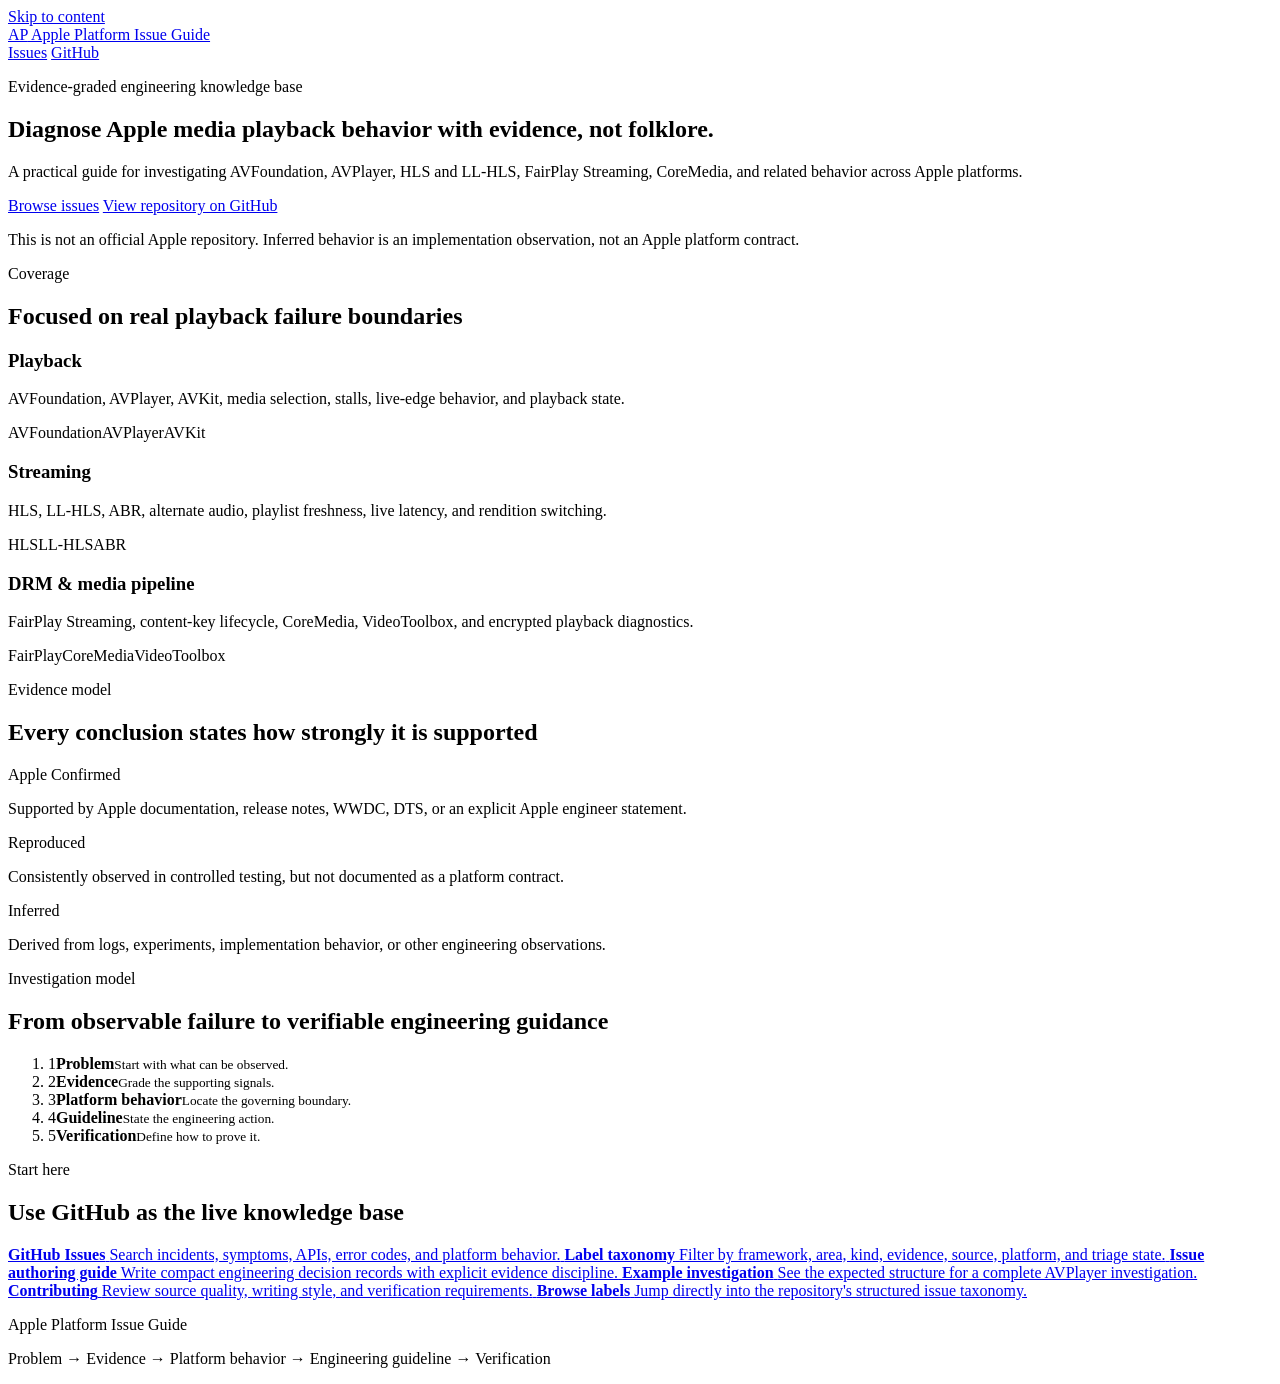
==== site/index.html @ a400bedb "feat: add GitHub Pages landing page" ====
<!doctype html>
<html lang="en">
<head>
  <meta charset="utf-8">
  <meta name="viewport" content="width=device-width, initial-scale=1">
  <title>Apple Platform Issue Guide</title>
  <meta name="description" content="Evidence-graded engineering guidance for diagnosing Apple platform media playback issues across AVFoundation, HLS, FairPlay, CoreMedia, iOS, and tvOS.">
  <link rel="canonical" href="https://chinhbui.github.io/apple-platform-issue-guide/">
  <meta property="og:title" content="Apple Platform Issue Guide">
  <meta property="og:description" content="Evidence-graded engineering guidance for diagnosing Apple media playback issues.">
  <meta property="og:type" content="website">
  <meta property="og:url" content="https://chinhbui.github.io/apple-platform-issue-guide/">
  <link rel="stylesheet" href="styles.css">
</head>
<body>
  <a class="skip-link" href="#main">Skip to content</a>

  <header class="site-header">
    <div class="shell header-inner">
      <a class="brand" href="https://chinhbui.github.io/apple-platform-issue-guide/" aria-label="Apple Platform Issue Guide home">
        <span class="brand-mark" aria-hidden="true">AP</span>
        <span>Apple Platform Issue Guide</span>
      </a>
      <nav class="header-nav" aria-label="Primary">
        <a href="https://github.com/chinhbui/apple-platform-issue-guide/issues">Issues</a>
        <a href="https://github.com/chinhbui/apple-platform-issue-guide">GitHub</a>
      </nav>
    </div>
  </header>

  <main id="main">
    <section class="hero shell">
      <p class="eyebrow">Evidence-graded engineering knowledge base</p>
      <h1>Diagnose Apple media playback behavior with evidence, not folklore.</h1>
      <p class="hero-copy">
        A practical guide for investigating AVFoundation, AVPlayer, HLS and LL-HLS, FairPlay Streaming,
        CoreMedia, and related behavior across Apple platforms.
      </p>
      <div class="actions">
        <a class="button button-primary" href="https://github.com/chinhbui/apple-platform-issue-guide/issues">Browse issues</a>
        <a class="button button-secondary" href="https://github.com/chinhbui/apple-platform-issue-guide">View repository on GitHub</a>
      </div>
      <p class="notice">This is not an official Apple repository. Inferred behavior is an implementation observation, not an Apple platform contract.</p>
    </section>

    <section class="section shell" aria-labelledby="coverage-heading">
      <div class="section-heading">
        <p class="eyebrow">Coverage</p>
        <h2 id="coverage-heading">Focused on real playback failure boundaries</h2>
      </div>
      <div class="grid grid-three">
        <article class="card">
          <h3>Playback</h3>
          <p>AVFoundation, AVPlayer, AVKit, media selection, stalls, live-edge behavior, and playback state.</p>
          <div class="tags" aria-label="Playback topics">
            <span>AVFoundation</span><span>AVPlayer</span><span>AVKit</span>
          </div>
        </article>
        <article class="card">
          <h3>Streaming</h3>
          <p>HLS, LL-HLS, ABR, alternate audio, playlist freshness, live latency, and rendition switching.</p>
          <div class="tags" aria-label="Streaming topics">
            <span>HLS</span><span>LL-HLS</span><span>ABR</span>
          </div>
        </article>
        <article class="card">
          <h3>DRM &amp; media pipeline</h3>
          <p>FairPlay Streaming, content-key lifecycle, CoreMedia, VideoToolbox, and encrypted playback diagnostics.</p>
          <div class="tags" aria-label="DRM and media topics">
            <span>FairPlay</span><span>CoreMedia</span><span>VideoToolbox</span>
          </div>
        </article>
      </div>
    </section>

    <section class="section section-muted" aria-labelledby="evidence-heading">
      <div class="shell">
        <div class="section-heading">
          <p class="eyebrow">Evidence model</p>
          <h2 id="evidence-heading">Every conclusion states how strongly it is supported</h2>
        </div>
        <div class="grid grid-three evidence-grid">
          <article class="evidence-card evidence-confirmed">
            <p class="status">Apple Confirmed</p>
            <p>Supported by Apple documentation, release notes, WWDC, DTS, or an explicit Apple engineer statement.</p>
          </article>
          <article class="evidence-card evidence-reproduced">
            <p class="status">Reproduced</p>
            <p>Consistently observed in controlled testing, but not documented as a platform contract.</p>
          </article>
          <article class="evidence-card evidence-inferred">
            <p class="status">Inferred</p>
            <p>Derived from logs, experiments, implementation behavior, or other engineering observations.</p>
          </article>
        </div>
      </div>
    </section>

    <section class="section shell" aria-labelledby="workflow-heading">
      <div class="section-heading compact">
        <p class="eyebrow">Investigation model</p>
        <h2 id="workflow-heading">From observable failure to verifiable engineering guidance</h2>
      </div>
      <ol class="flow" aria-label="Investigation flow">
        <li><span>1</span><strong>Problem</strong><small>Start with what can be observed.</small></li>
        <li><span>2</span><strong>Evidence</strong><small>Grade the supporting signals.</small></li>
        <li><span>3</span><strong>Platform behavior</strong><small>Locate the governing boundary.</small></li>
        <li><span>4</span><strong>Guideline</strong><small>State the engineering action.</small></li>
        <li><span>5</span><strong>Verification</strong><small>Define how to prove it.</small></li>
      </ol>
    </section>

    <section class="section section-muted" aria-labelledby="links-heading">
      <div class="shell">
        <div class="section-heading compact">
          <p class="eyebrow">Start here</p>
          <h2 id="links-heading">Use GitHub as the live knowledge base</h2>
        </div>
        <div class="link-grid">
          <a class="resource-link" href="https://github.com/chinhbui/apple-platform-issue-guide/issues">
            <strong>GitHub Issues</strong>
            <span>Search incidents, symptoms, APIs, error codes, and platform behavior.</span>
          </a>
          <a class="resource-link" href="https://github.com/chinhbui/apple-platform-issue-guide/blob/main/docs/labels.md">
            <strong>Label taxonomy</strong>
            <span>Filter by framework, area, kind, evidence, source, platform, and triage state.</span>
          </a>
          <a class="resource-link" href="https://github.com/chinhbui/apple-platform-issue-guide/blob/main/docs/issue-authoring-guide.md">
            <strong>Issue authoring guide</strong>
            <span>Write compact engineering decision records with explicit evidence discipline.</span>
          </a>
          <a class="resource-link" href="https://github.com/chinhbui/apple-platform-issue-guide/blob/main/examples/avplayer-live-edge.md">
            <strong>Example investigation</strong>
            <span>See the expected structure for a complete AVPlayer investigation.</span>
          </a>
          <a class="resource-link" href="https://github.com/chinhbui/apple-platform-issue-guide/blob/main/CONTRIBUTING.md">
            <strong>Contributing</strong>
            <span>Review source quality, writing style, and verification requirements.</span>
          </a>
          <a class="resource-link" href="https://github.com/chinhbui/apple-platform-issue-guide/labels">
            <strong>Browse labels</strong>
            <span>Jump directly into the repository's structured issue taxonomy.</span>
          </a>
        </div>
      </div>
    </section>
  </main>

  <footer class="site-footer">
    <div class="shell footer-inner">
      <p>Apple Platform Issue Guide</p>
      <p>Problem → Evidence → Platform behavior → Engineering guideline → Verification</p>
    </div>
  </footer>
</body>
</html>
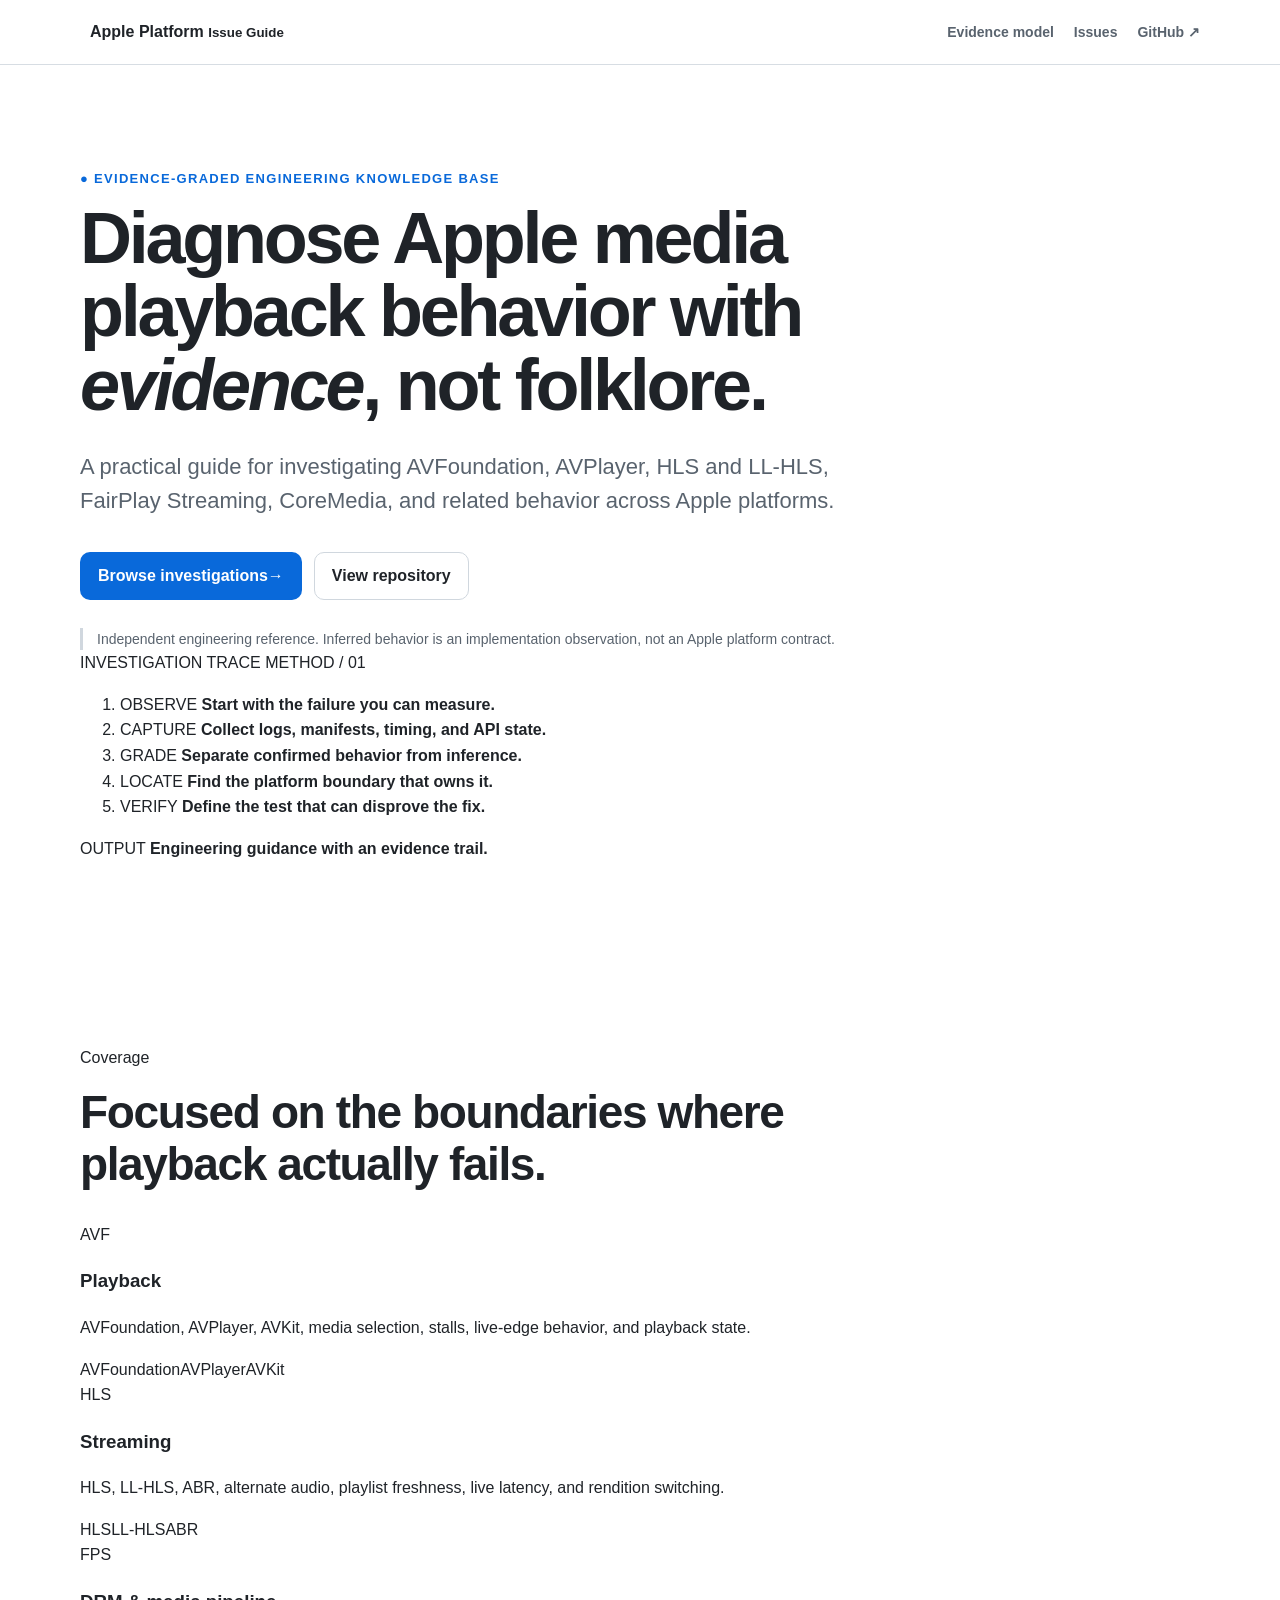
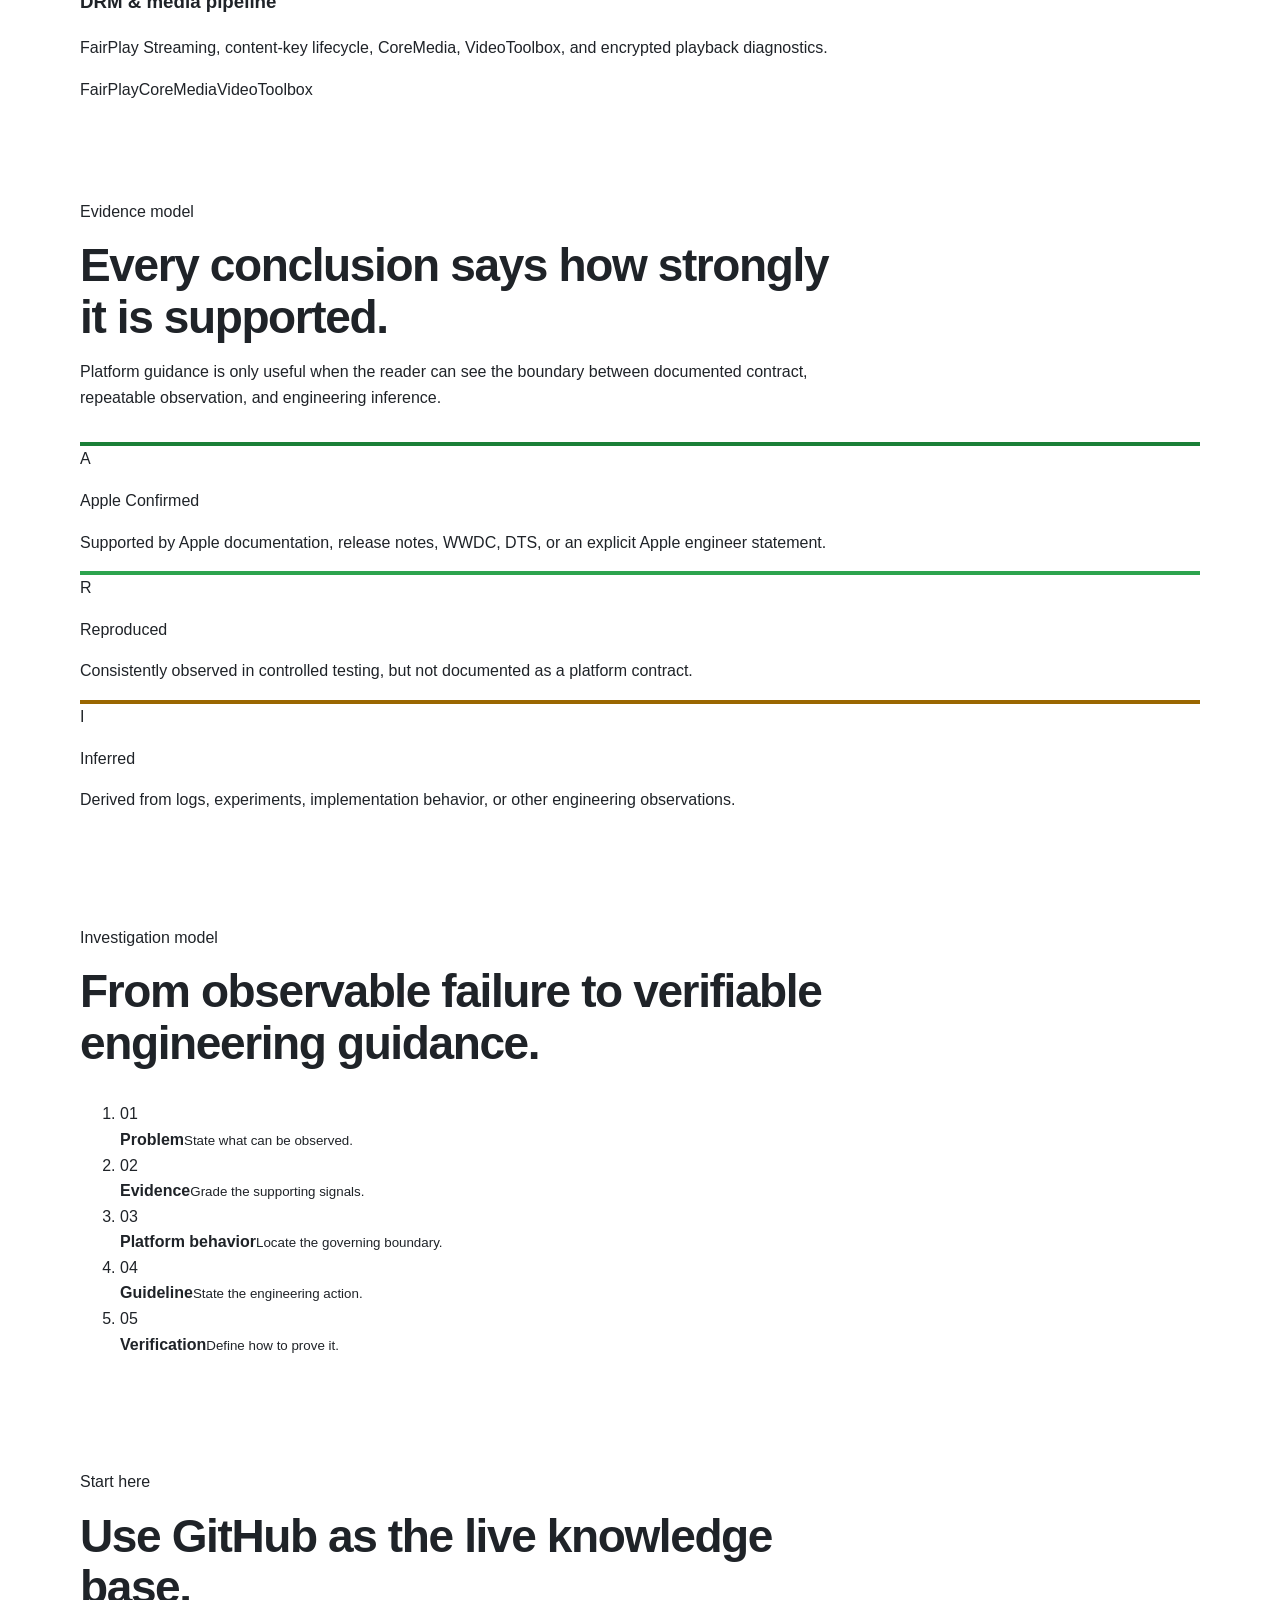
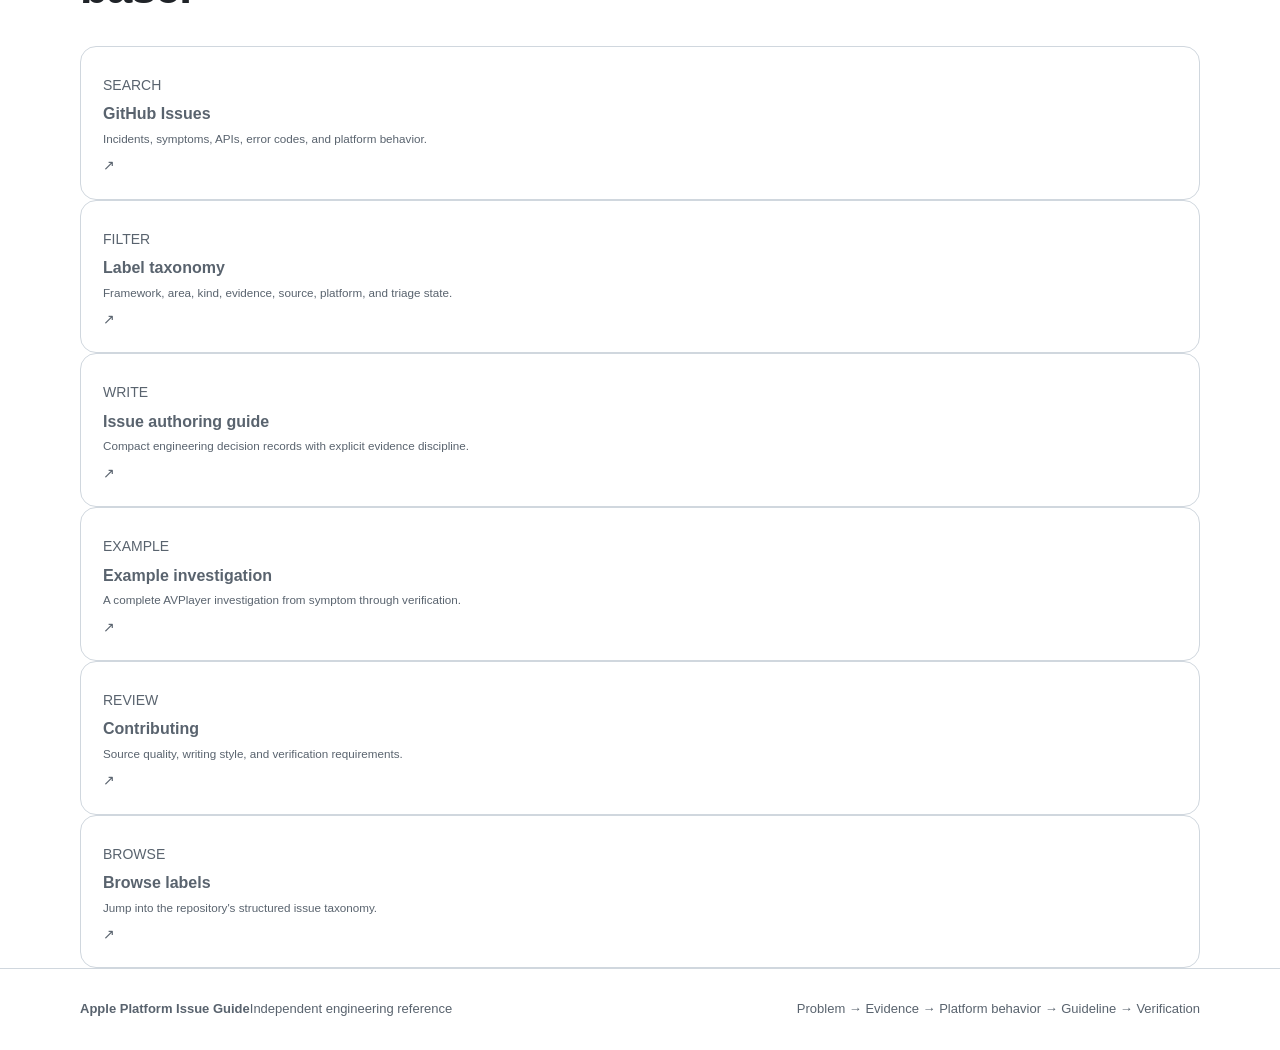
==== commit ad5e5204: "Redesign GitHub Pages landing page" ====
--- a/site/index.html
+++ b/site/index.html
@@ -6,6 +6,7 @@
   <title>Apple Platform Issue Guide</title>
   <meta name="description" content="Evidence-graded engineering guidance for diagnosing Apple platform media playback issues across AVFoundation, HLS, FairPlay, CoreMedia, iOS, and tvOS.">
   <link rel="canonical" href="https://chinhbui.github.io/apple-platform-issue-guide/">
+  <meta name="theme-color" content="#f8fafc">
   <meta property="og:title" content="Apple Platform Issue Guide">
   <meta property="og:description" content="Evidence-graded engineering guidance for diagnosing Apple media playback issues.">
   <meta property="og:type" content="website">
@@ -18,128 +19,216 @@
   <header class="site-header">
     <div class="shell header-inner">
       <a class="brand" href="https://chinhbui.github.io/apple-platform-issue-guide/" aria-label="Apple Platform Issue Guide home">
-        <span class="brand-mark" aria-hidden="true">AP</span>
-        <span>Apple Platform Issue Guide</span>
+        <span class="brand-glyph" aria-hidden="true">
+          <span></span><span></span><span></span>
+        </span>
+        <span class="brand-copy">
+          <strong>Apple Platform</strong>
+          <small>Issue Guide</small>
+        </span>
       </a>
       <nav class="header-nav" aria-label="Primary">
+        <a href="#evidence">Evidence model</a>
         <a href="https://github.com/chinhbui/apple-platform-issue-guide/issues">Issues</a>
-        <a href="https://github.com/chinhbui/apple-platform-issue-guide">GitHub</a>
+        <a class="nav-repo" href="https://github.com/chinhbui/apple-platform-issue-guide">GitHub <span aria-hidden="true">↗</span></a>
       </nav>
     </div>
   </header>
 
   <main id="main">
     <section class="hero shell">
-      <p class="eyebrow">Evidence-graded engineering knowledge base</p>
-      <h1>Diagnose Apple media playback behavior with evidence, not folklore.</h1>
-      <p class="hero-copy">
-        A practical guide for investigating AVFoundation, AVPlayer, HLS and LL-HLS, FairPlay Streaming,
-        CoreMedia, and related behavior across Apple platforms.
-      </p>
-      <div class="actions">
-        <a class="button button-primary" href="https://github.com/chinhbui/apple-platform-issue-guide/issues">Browse issues</a>
-        <a class="button button-secondary" href="https://github.com/chinhbui/apple-platform-issue-guide">View repository on GitHub</a>
-      </div>
-      <p class="notice">This is not an official Apple repository. Inferred behavior is an implementation observation, not an Apple platform contract.</p>
+      <div class="hero-copy-block">
+        <p class="eyebrow"><span aria-hidden="true">●</span> Evidence-graded engineering knowledge base</p>
+        <h1>Diagnose Apple media playback behavior with <em>evidence</em>, not folklore.</h1>
+        <p class="hero-copy">
+          A practical guide for investigating AVFoundation, AVPlayer, HLS and LL-HLS, FairPlay Streaming,
+          CoreMedia, and related behavior across Apple platforms.
+        </p>
+        <div class="actions">
+          <a class="button button-primary" href="https://github.com/chinhbui/apple-platform-issue-guide/issues">
+            Browse investigations <span aria-hidden="true">→</span>
+          </a>
+          <a class="button button-secondary" href="https://github.com/chinhbui/apple-platform-issue-guide">
+            View repository
+          </a>
+        </div>
+        <p class="notice">Independent engineering reference. Inferred behavior is an implementation observation, not an Apple platform contract.</p>
+      </div>
+
+      <aside class="trace-panel" aria-label="Investigation trace">
+        <div class="trace-head">
+          <span>INVESTIGATION TRACE</span>
+          <span>METHOD / 01</span>
+        </div>
+        <ol class="trace-list">
+          <li>
+            <span class="trace-node" aria-hidden="true"></span>
+            <span class="trace-code">OBSERVE</span>
+            <strong>Start with the failure you can measure.</strong>
+          </li>
+          <li>
+            <span class="trace-node" aria-hidden="true"></span>
+            <span class="trace-code">CAPTURE</span>
+            <strong>Collect logs, manifests, timing, and API state.</strong>
+          </li>
+          <li>
+            <span class="trace-node" aria-hidden="true"></span>
+            <span class="trace-code">GRADE</span>
+            <strong>Separate confirmed behavior from inference.</strong>
+          </li>
+          <li>
+            <span class="trace-node" aria-hidden="true"></span>
+            <span class="trace-code">LOCATE</span>
+            <strong>Find the platform boundary that owns it.</strong>
+          </li>
+          <li>
+            <span class="trace-node" aria-hidden="true"></span>
+            <span class="trace-code">VERIFY</span>
+            <strong>Define the test that can disprove the fix.</strong>
+          </li>
+        </ol>
+        <div class="trace-foot">
+          <span>OUTPUT</span>
+          <strong>Engineering guidance with an evidence trail.</strong>
+        </div>
+      </aside>
     </section>
 
     <section class="section shell" aria-labelledby="coverage-heading">
       <div class="section-heading">
-        <p class="eyebrow">Coverage</p>
-        <h2 id="coverage-heading">Focused on real playback failure boundaries</h2>
-      </div>
-      <div class="grid grid-three">
-        <article class="card">
+        <p class="section-kicker">Coverage</p>
+        <h2 id="coverage-heading">Focused on the boundaries where playback actually fails.</h2>
+      </div>
+
+      <div class="coverage-grid">
+        <article class="coverage-item">
+          <div class="domain-code" aria-hidden="true">AVF</div>
           <h3>Playback</h3>
           <p>AVFoundation, AVPlayer, AVKit, media selection, stalls, live-edge behavior, and playback state.</p>
-          <div class="tags" aria-label="Playback topics">
+          <div class="topic-line" aria-label="Playback topics">
             <span>AVFoundation</span><span>AVPlayer</span><span>AVKit</span>
           </div>
         </article>
-        <article class="card">
+        <article class="coverage-item">
+          <div class="domain-code" aria-hidden="true">HLS</div>
           <h3>Streaming</h3>
           <p>HLS, LL-HLS, ABR, alternate audio, playlist freshness, live latency, and rendition switching.</p>
-          <div class="tags" aria-label="Streaming topics">
+          <div class="topic-line" aria-label="Streaming topics">
             <span>HLS</span><span>LL-HLS</span><span>ABR</span>
           </div>
         </article>
-        <article class="card">
+        <article class="coverage-item">
+          <div class="domain-code" aria-hidden="true">FPS</div>
           <h3>DRM &amp; media pipeline</h3>
           <p>FairPlay Streaming, content-key lifecycle, CoreMedia, VideoToolbox, and encrypted playback diagnostics.</p>
-          <div class="tags" aria-label="DRM and media topics">
+          <div class="topic-line" aria-label="DRM and media topics">
             <span>FairPlay</span><span>CoreMedia</span><span>VideoToolbox</span>
           </div>
         </article>
       </div>
     </section>
 
-    <section class="section section-muted" aria-labelledby="evidence-heading">
+    <section class="evidence-section" id="evidence" aria-labelledby="evidence-heading">
+      <div class="shell evidence-layout">
+        <div class="section-heading evidence-intro">
+          <p class="section-kicker">Evidence model</p>
+          <h2 id="evidence-heading">Every conclusion says how strongly it is supported.</h2>
+          <p>Platform guidance is only useful when the reader can see the boundary between documented contract, repeatable observation, and engineering inference.</p>
+        </div>
+
+        <div class="evidence-list">
+          <article class="evidence-row evidence-confirmed">
+            <div class="evidence-marker"><span>A</span></div>
+            <div>
+              <p class="status">Apple Confirmed</p>
+              <p>Supported by Apple documentation, release notes, WWDC, DTS, or an explicit Apple engineer statement.</p>
+            </div>
+          </article>
+          <article class="evidence-row evidence-reproduced">
+            <div class="evidence-marker"><span>R</span></div>
+            <div>
+              <p class="status">Reproduced</p>
+              <p>Consistently observed in controlled testing, but not documented as a platform contract.</p>
+            </div>
+          </article>
+          <article class="evidence-row evidence-inferred">
+            <div class="evidence-marker"><span>I</span></div>
+            <div>
+              <p class="status">Inferred</p>
+              <p>Derived from logs, experiments, implementation behavior, or other engineering observations.</p>
+            </div>
+          </article>
+        </div>
+      </div>
+    </section>
+
+    <section class="section shell" aria-labelledby="workflow-heading">
+      <div class="section-heading workflow-heading">
+        <p class="section-kicker">Investigation model</p>
+        <h2 id="workflow-heading">From observable failure to verifiable engineering guidance.</h2>
+      </div>
+
+      <ol class="workflow" aria-label="Investigation flow">
+        <li>
+          <span class="workflow-index">01</span>
+          <div><strong>Problem</strong><small>State what can be observed.</small></div>
+        </li>
+        <li>
+          <span class="workflow-index">02</span>
+          <div><strong>Evidence</strong><small>Grade the supporting signals.</small></div>
+        </li>
+        <li>
+          <span class="workflow-index">03</span>
+          <div><strong>Platform behavior</strong><small>Locate the governing boundary.</small></div>
+        </li>
+        <li>
+          <span class="workflow-index">04</span>
+          <div><strong>Guideline</strong><small>State the engineering action.</small></div>
+        </li>
+        <li>
+          <span class="workflow-index">05</span>
+          <div><strong>Verification</strong><small>Define how to prove it.</small></div>
+        </li>
+      </ol>
+    </section>
+
+    <section class="resources-section" aria-labelledby="links-heading">
       <div class="shell">
-        <div class="section-heading">
-          <p class="eyebrow">Evidence model</p>
-          <h2 id="evidence-heading">Every conclusion states how strongly it is supported</h2>
-        </div>
-        <div class="grid grid-three evidence-grid">
-          <article class="evidence-card evidence-confirmed">
-            <p class="status">Apple Confirmed</p>
-            <p>Supported by Apple documentation, release notes, WWDC, DTS, or an explicit Apple engineer statement.</p>
-          </article>
-          <article class="evidence-card evidence-reproduced">
-            <p class="status">Reproduced</p>
-            <p>Consistently observed in controlled testing, but not documented as a platform contract.</p>
-          </article>
-          <article class="evidence-card evidence-inferred">
-            <p class="status">Inferred</p>
-            <p>Derived from logs, experiments, implementation behavior, or other engineering observations.</p>
-          </article>
-        </div>
-      </div>
-    </section>
-
-    <section class="section shell" aria-labelledby="workflow-heading">
-      <div class="section-heading compact">
-        <p class="eyebrow">Investigation model</p>
-        <h2 id="workflow-heading">From observable failure to verifiable engineering guidance</h2>
-      </div>
-      <ol class="flow" aria-label="Investigation flow">
-        <li><span>1</span><strong>Problem</strong><small>Start with what can be observed.</small></li>
-        <li><span>2</span><strong>Evidence</strong><small>Grade the supporting signals.</small></li>
-        <li><span>3</span><strong>Platform behavior</strong><small>Locate the governing boundary.</small></li>
-        <li><span>4</span><strong>Guideline</strong><small>State the engineering action.</small></li>
-        <li><span>5</span><strong>Verification</strong><small>Define how to prove it.</small></li>
-      </ol>
-    </section>
-
-    <section class="section section-muted" aria-labelledby="links-heading">
-      <div class="shell">
-        <div class="section-heading compact">
-          <p class="eyebrow">Start here</p>
-          <h2 id="links-heading">Use GitHub as the live knowledge base</h2>
-        </div>
-        <div class="link-grid">
+        <div class="section-heading resources-heading">
+          <p class="section-kicker">Start here</p>
+          <h2 id="links-heading">Use GitHub as the live knowledge base.</h2>
+        </div>
+
+        <div class="resource-list">
           <a class="resource-link" href="https://github.com/chinhbui/apple-platform-issue-guide/issues">
-            <strong>GitHub Issues</strong>
-            <span>Search incidents, symptoms, APIs, error codes, and platform behavior.</span>
+            <span class="resource-code">SEARCH</span>
+            <span class="resource-body"><strong>GitHub Issues</strong><small>Incidents, symptoms, APIs, error codes, and platform behavior.</small></span>
+            <span class="resource-arrow" aria-hidden="true">↗</span>
           </a>
           <a class="resource-link" href="https://github.com/chinhbui/apple-platform-issue-guide/blob/main/docs/labels.md">
-            <strong>Label taxonomy</strong>
-            <span>Filter by framework, area, kind, evidence, source, platform, and triage state.</span>
+            <span class="resource-code">FILTER</span>
+            <span class="resource-body"><strong>Label taxonomy</strong><small>Framework, area, kind, evidence, source, platform, and triage state.</small></span>
+            <span class="resource-arrow" aria-hidden="true">↗</span>
           </a>
           <a class="resource-link" href="https://github.com/chinhbui/apple-platform-issue-guide/blob/main/docs/issue-authoring-guide.md">
-            <strong>Issue authoring guide</strong>
-            <span>Write compact engineering decision records with explicit evidence discipline.</span>
+            <span class="resource-code">WRITE</span>
+            <span class="resource-body"><strong>Issue authoring guide</strong><small>Compact engineering decision records with explicit evidence discipline.</small></span>
+            <span class="resource-arrow" aria-hidden="true">↗</span>
           </a>
           <a class="resource-link" href="https://github.com/chinhbui/apple-platform-issue-guide/blob/main/examples/avplayer-live-edge.md">
-            <strong>Example investigation</strong>
-            <span>See the expected structure for a complete AVPlayer investigation.</span>
+            <span class="resource-code">EXAMPLE</span>
+            <span class="resource-body"><strong>Example investigation</strong><small>A complete AVPlayer investigation from symptom through verification.</small></span>
+            <span class="resource-arrow" aria-hidden="true">↗</span>
           </a>
           <a class="resource-link" href="https://github.com/chinhbui/apple-platform-issue-guide/blob/main/CONTRIBUTING.md">
-            <strong>Contributing</strong>
-            <span>Review source quality, writing style, and verification requirements.</span>
+            <span class="resource-code">REVIEW</span>
+            <span class="resource-body"><strong>Contributing</strong><small>Source quality, writing style, and verification requirements.</small></span>
+            <span class="resource-arrow" aria-hidden="true">↗</span>
           </a>
           <a class="resource-link" href="https://github.com/chinhbui/apple-platform-issue-guide/labels">
-            <strong>Browse labels</strong>
-            <span>Jump directly into the repository's structured issue taxonomy.</span>
+            <span class="resource-code">BROWSE</span>
+            <span class="resource-body"><strong>Browse labels</strong><small>Jump into the repository's structured issue taxonomy.</small></span>
+            <span class="resource-arrow" aria-hidden="true">↗</span>
           </a>
         </div>
       </div>
@@ -148,8 +237,8 @@
 
   <footer class="site-footer">
     <div class="shell footer-inner">
-      <p>Apple Platform Issue Guide</p>
-      <p>Problem → Evidence → Platform behavior → Engineering guideline → Verification</p>
+      <p><strong>Apple Platform Issue Guide</strong><span>Independent engineering reference</span></p>
+      <p class="footer-method">Problem <span>→</span> Evidence <span>→</span> Platform behavior <span>→</span> Guideline <span>→</span> Verification</p>
     </div>
   </footer>
 </body>
--- a/site/styles.css
+++ b/site/styles.css
@@ -0,0 +1,485 @@
+:root {
+  --bg: #ffffff;
+  --surface: #f6f8fa;
+  --surface-strong: #eef2f6;
+  --text: #1f2328;
+  --muted: #59636e;
+  --border: #d0d7de;
+  --accent: #0969da;
+  --accent-hover: #0757b8;
+  --success: #1a7f37;
+  --warning: #9a6700;
+  --shadow: 0 10px 28px rgba(31, 35, 40, 0.08);
+  --radius: 16px;
+  --shell: 1120px;
+}
+
+* {
+  box-sizing: border-box;
+}
+
+html {
+  scroll-behavior: smooth;
+}
+
+body {
+  margin: 0;
+  min-width: 0;
+  background: var(--bg);
+  color: var(--text);
+  font-family: -apple-system, BlinkMacSystemFont, "Segoe UI", Helvetica, Arial, sans-serif;
+  font-size: 16px;
+  line-height: 1.6;
+}
+
+a {
+  color: var(--accent);
+  text-decoration-thickness: 1px;
+  text-underline-offset: 0.2em;
+}
+
+a:hover {
+  color: var(--accent-hover);
+}
+
+a:focus-visible,
+.button:focus-visible {
+  outline: 3px solid rgba(9, 105, 218, 0.32);
+  outline-offset: 3px;
+}
+
+.shell {
+  width: min(calc(100% - 40px), var(--shell));
+  margin-inline: auto;
+}
+
+.skip-link {
+  position: absolute;
+  left: 12px;
+  top: -64px;
+  z-index: 100;
+  padding: 10px 14px;
+  border-radius: 8px;
+  background: var(--text);
+  color: #fff;
+}
+
+.skip-link:focus {
+  top: 12px;
+}
+
+.site-header {
+  position: sticky;
+  top: 0;
+  z-index: 20;
+  border-bottom: 1px solid rgba(208, 215, 222, 0.85);
+  background: rgba(255, 255, 255, 0.94);
+  backdrop-filter: blur(14px);
+}
+
+.header-inner {
+  min-height: 64px;
+  display: flex;
+  align-items: center;
+  justify-content: space-between;
+  gap: 24px;
+}
+
+.brand {
+  display: inline-flex;
+  align-items: center;
+  gap: 10px;
+  color: var(--text);
+  font-weight: 700;
+  text-decoration: none;
+}
+
+.brand:hover {
+  color: var(--text);
+}
+
+.brand-mark {
+  display: grid;
+  place-items: center;
+  width: 34px;
+  height: 34px;
+  border: 1px solid #b6c8dc;
+  border-radius: 10px;
+  background: #edf5ff;
+  color: var(--accent);
+  font-size: 12px;
+  letter-spacing: 0.06em;
+}
+
+.header-nav {
+  display: flex;
+  align-items: center;
+  gap: 20px;
+}
+
+.header-nav a {
+  color: var(--muted);
+  font-size: 14px;
+  font-weight: 600;
+  text-decoration: none;
+}
+
+.header-nav a:hover {
+  color: var(--text);
+}
+
+.hero {
+  padding-block: 104px 88px;
+}
+
+.eyebrow {
+  margin: 0 0 12px;
+  color: var(--accent);
+  font-size: 13px;
+  font-weight: 800;
+  letter-spacing: 0.1em;
+  text-transform: uppercase;
+}
+
+.hero h1 {
+  max-width: 900px;
+  margin: 0;
+  font-size: clamp(42px, 7vw, 72px);
+  line-height: 1.02;
+  letter-spacing: -0.045em;
+}
+
+.hero-copy {
+  max-width: 780px;
+  margin: 28px 0 0;
+  color: var(--muted);
+  font-size: clamp(18px, 2.2vw, 22px);
+  line-height: 1.55;
+}
+
+.actions {
+  display: flex;
+  flex-wrap: wrap;
+  gap: 12px;
+  margin-top: 34px;
+}
+
+.button {
+  display: inline-flex;
+  align-items: center;
+  justify-content: center;
+  min-height: 46px;
+  padding: 10px 17px;
+  border: 1px solid transparent;
+  border-radius: 10px;
+  font-weight: 700;
+  text-decoration: none;
+}
+
+.button-primary {
+  background: var(--accent);
+  color: #fff;
+}
+
+.button-primary:hover {
+  background: var(--accent-hover);
+  color: #fff;
+}
+
+.button-secondary {
+  border-color: var(--border);
+  background: var(--bg);
+  color: var(--text);
+}
+
+.button-secondary:hover {
+  border-color: #afb8c1;
+  background: var(--surface);
+  color: var(--text);
+}
+
+.notice {
+  max-width: 800px;
+  margin: 28px 0 0;
+  padding-left: 14px;
+  border-left: 3px solid var(--border);
+  color: var(--muted);
+  font-size: 14px;
+}
+
+.section {
+  padding-block: 80px;
+}
+
+.section-muted {
+  border-block: 1px solid #e5e9ef;
+  background: var(--surface);
+}
+
+.section-heading {
+  max-width: 760px;
+  margin-bottom: 32px;
+}
+
+.section-heading.compact {
+  margin-bottom: 28px;
+}
+
+.section-heading h2 {
+  margin: 0;
+  font-size: clamp(30px, 4vw, 46px);
+  line-height: 1.12;
+  letter-spacing: -0.03em;
+}
+
+.grid {
+  display: grid;
+  gap: 18px;
+}
+
+.grid-three {
+  grid-template-columns: repeat(3, minmax(0, 1fr));
+}
+
+.card,
+.evidence-card,
+.resource-link {
+  min-width: 0;
+  border: 1px solid var(--border);
+  border-radius: var(--radius);
+  background: var(--bg);
+}
+
+.card {
+  padding: 26px;
+  box-shadow: var(--shadow);
+}
+
+.card h3 {
+  margin: 0 0 8px;
+  font-size: 20px;
+}
+
+.card p {
+  margin: 0;
+  color: var(--muted);
+}
+
+.tags {
+  display: flex;
+  flex-wrap: wrap;
+  gap: 8px;
+  margin-top: 22px;
+}
+
+.tags span {
+  padding: 4px 9px;
+  border: 1px solid #d8e4f1;
+  border-radius: 999px;
+  background: #f3f8ff;
+  color: #35526f;
+  font-size: 12px;
+  font-weight: 700;
+}
+
+.evidence-card {
+  padding: 24px;
+}
+
+.evidence-card .status {
+  margin: 0 0 8px;
+  font-weight: 800;
+}
+
+.evidence-card p:last-child {
+  margin: 0;
+  color: var(--muted);
+}
+
+.evidence-confirmed {
+  border-top: 4px solid var(--success);
+}
+
+.evidence-reproduced {
+  border-top: 4px solid #2da44e;
+}
+
+.evidence-inferred {
+  border-top: 4px solid var(--warning);
+}
+
+.flow {
+  display: grid;
+  grid-template-columns: repeat(5, minmax(0, 1fr));
+  gap: 12px;
+  margin: 0;
+  padding: 0;
+  list-style: none;
+}
+
+.flow li {
+  min-width: 0;
+  padding: 18px;
+  border: 1px solid var(--border);
+  border-radius: 14px;
+  background: var(--bg);
+}
+
+.flow li > span {
+  display: grid;
+  place-items: center;
+  width: 28px;
+  height: 28px;
+  margin-bottom: 14px;
+  border-radius: 50%;
+  background: #eaf3ff;
+  color: var(--accent);
+  font-size: 12px;
+  font-weight: 800;
+}
+
+.flow strong,
+.flow small {
+  display: block;
+}
+
+.flow strong {
+  font-size: 15px;
+}
+
+.flow small {
+  margin-top: 6px;
+  color: var(--muted);
+  font-size: 13px;
+  line-height: 1.45;
+}
+
+.link-grid {
+  display: grid;
+  grid-template-columns: repeat(2, minmax(0, 1fr));
+  gap: 14px;
+}
+
+.resource-link {
+  display: block;
+  padding: 22px;
+  color: var(--text);
+  text-decoration: none;
+  transition: border-color 120ms ease, transform 120ms ease, box-shadow 120ms ease;
+}
+
+.resource-link:hover {
+  transform: translateY(-1px);
+  border-color: #a8c6e8;
+  box-shadow: 0 8px 20px rgba(31, 35, 40, 0.07);
+  color: var(--text);
+}
+
+.resource-link strong,
+.resource-link span {
+  display: block;
+}
+
+.resource-link strong {
+  font-size: 16px;
+}
+
+.resource-link span {
+  margin-top: 5px;
+  color: var(--muted);
+  font-size: 14px;
+}
+
+.site-footer {
+  border-top: 1px solid var(--border);
+  background: var(--bg);
+}
+
+.footer-inner {
+  display: flex;
+  justify-content: space-between;
+  gap: 24px;
+  padding-block: 30px;
+  color: var(--muted);
+  font-size: 13px;
+}
+
+.footer-inner p {
+  margin: 0;
+}
+
+@media (max-width: 860px) {
+  .grid-three,
+  .flow {
+    grid-template-columns: 1fr;
+  }
+
+  .link-grid {
+    grid-template-columns: 1fr;
+  }
+
+  .hero {
+    padding-block: 72px 64px;
+  }
+
+  .section {
+    padding-block: 64px;
+  }
+
+  .flow li {
+    display: grid;
+    grid-template-columns: auto 1fr;
+    column-gap: 12px;
+    align-items: start;
+  }
+
+  .flow li > span {
+    grid-row: 1 / span 2;
+    margin-bottom: 0;
+  }
+}
+
+@media (max-width: 600px) {
+  .shell {
+    width: min(calc(100% - 28px), var(--shell));
+  }
+
+  .header-inner {
+    min-height: 58px;
+  }
+
+  .brand span:last-child {
+    display: none;
+  }
+
+  .header-nav {
+    gap: 14px;
+  }
+
+  .hero h1 {
+    font-size: clamp(38px, 13vw, 54px);
+  }
+
+  .actions {
+    display: grid;
+    grid-template-columns: 1fr;
+  }
+
+  .button {
+    width: 100%;
+  }
+
+  .footer-inner {
+    flex-direction: column;
+  }
+}
+
+@media (prefers-reduced-motion: reduce) {
+  html {
+    scroll-behavior: auto;
+  }
+
+  .resource-link {
+    transition: none;
+  }
+}
